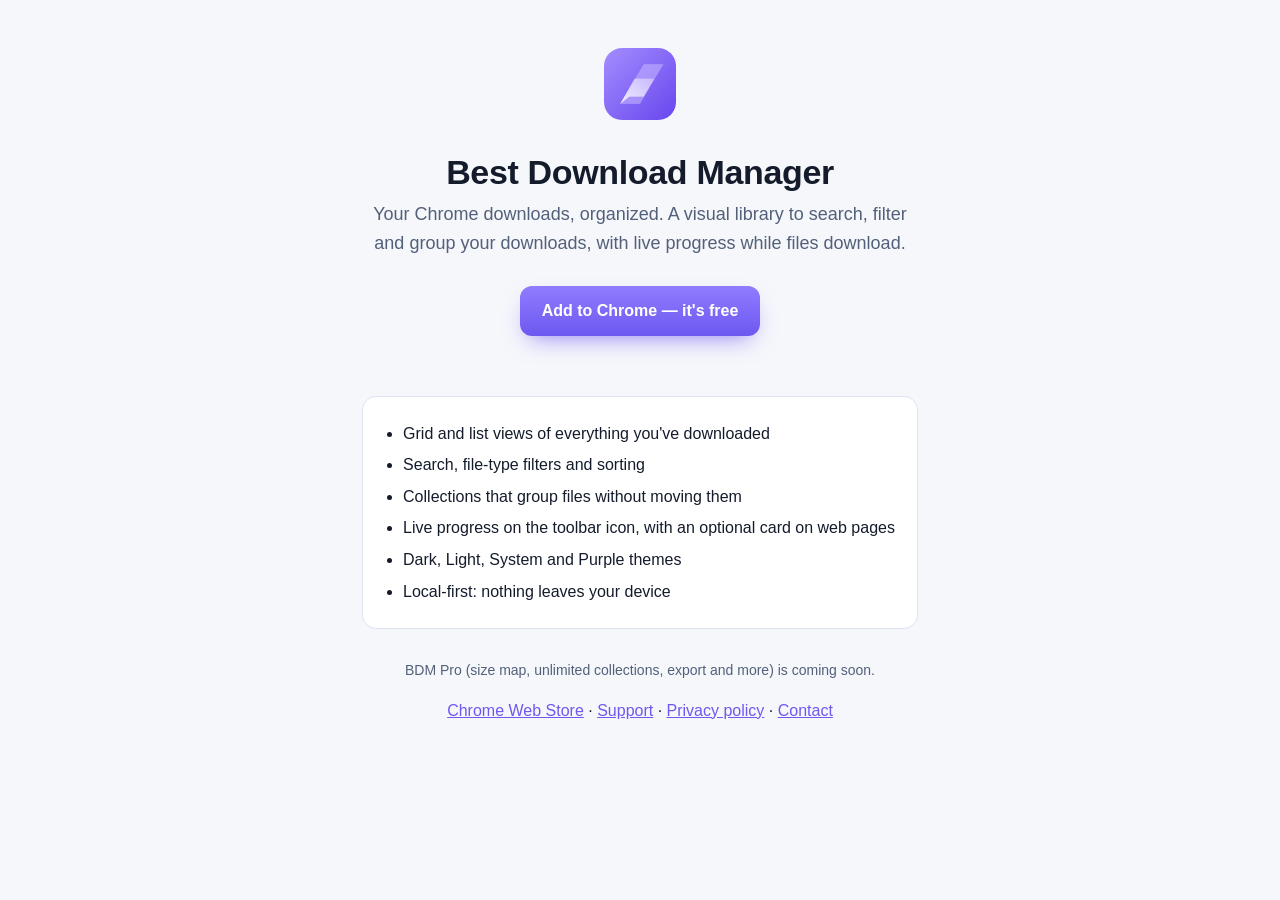
==== index.html @ 51d5e73c "Add SEO basics: meta tags, social previews, structured data, sitemap, 404 - Canonical URLs, titles a" ====
<!doctype html>
<html lang="en">
  <head>
    <meta charset="utf-8" />
    <meta name="viewport" content="width=device-width, initial-scale=1" />
    <title>Best Download Manager – Organize &amp; Search Your Chrome Downloads</title>
    <meta name="description" content="Free Chrome extension that turns your downloads into a visual library. Search, filter, group into collections and track live progress. Private." />
    <link rel="canonical" href="https://vescart.github.io/best-download-manager/" />
    <meta name="theme-color" content="#141235" />
    <link rel="icon" href="icon-128.png" />
    <link rel="apple-touch-icon" href="icon-128.png" />
    <meta property="og:type" content="website" />
    <meta property="og:site_name" content="Best Download Manager" />
    <meta property="og:title" content="Best Download Manager – Organize &amp; Search Your Chrome Downloads" />
    <meta property="og:description" content="Free Chrome extension that turns your downloads into a visual library. Search, filter, group into collections and track live progress. Private." />
    <meta property="og:url" content="https://vescart.github.io/best-download-manager/" />
    <meta property="og:image" content="https://vescart.github.io/best-download-manager/og-image.png" />
    <meta property="og:image:width" content="1200" />
    <meta property="og:image:height" content="630" />
    <meta property="og:image:alt" content="Best Download Manager showing Chrome downloads in a visual grid" />
    <meta name="twitter:card" content="summary_large_image" />
    <meta name="twitter:title" content="Best Download Manager – Organize &amp; Search Your Chrome Downloads" />
    <meta name="twitter:description" content="Free Chrome extension that turns your downloads into a visual library. Search, filter, group into collections and track live progress. Private." />
    <meta name="twitter:image" content="https://vescart.github.io/best-download-manager/og-image.png" />
    <script type="application/ld+json">
{
  "@context": "https://schema.org",
  "@type": "SoftwareApplication",
  "name": "Best Download Manager",
  "alternateName": "BDM",
  "description": "Free Chrome extension that turns your downloads into a visual library. Search, filter, group into collections and track live progress. Private.",
  "applicationCategory": "BrowserApplication",
  "applicationSubCategory": "Download manager",
  "operatingSystem": "Chrome",
  "browserRequirements": "Requires Google Chrome 127 or later",
  "url": "https://vescart.github.io/best-download-manager/",
  "downloadUrl": "https://chromewebstore.google.com/detail/ilhanahgdklnamhmbmidbmdobkoedjba",
  "installUrl": "https://chromewebstore.google.com/detail/ilhanahgdklnamhmbmidbmdobkoedjba",
  "image": "https://vescart.github.io/best-download-manager/og-image.png",
  "screenshot": "https://vescart.github.io/best-download-manager/og-image.png",
  "softwareVersion": "1.0.0",
  "offers": {
    "@type": "Offer",
    "price": "0",
    "priceCurrency": "USD"
  },
  "publisher": {
    "@type": "Organization",
    "name": "vescart",
    "email": "vescart.com@gmail.com"
  }
}
    </script>
    <link rel="stylesheet" href="style.css" />
  </head>
  <body>
    <main class="page center">
      <img src="icon-128.png" alt="" width="72" height="72" />
      <h1>Best Download Manager</h1>
      <p class="lead">Your Chrome downloads, organized. A visual library to search, filter and group your downloads, with live progress while files download.</p>
      <p><a class="cta" href="https://chromewebstore.google.com/detail/ilhanahgdklnamhmbmidbmdobkoedjba" target="_blank" rel="noopener">Add to Chrome — it's free</a></p>
      <ul class="features">
        <li>Grid and list views of everything you've downloaded</li>
        <li>Search, file-type filters and sorting</li>
        <li>Collections that group files without moving them</li>
        <li>Live progress on the toolbar icon, with an optional card on web pages</li>
        <li>Dark, Light, System and Purple themes</li>
        <li>Local-first: nothing leaves your device</li>
      </ul>
      <p class="muted">BDM Pro (size map, unlimited collections, export and more) is coming soon.</p>
      <p><a href="https://chromewebstore.google.com/detail/ilhanahgdklnamhmbmidbmdobkoedjba" target="_blank" rel="noopener">Chrome Web Store</a> · <a href="support.html">Support</a> · <a href="privacy.html">Privacy policy</a> · <a href="mailto:vescart.com@gmail.com">Contact</a></p>
    </main>
  </body>
</html>
---- style.css ----
:root {
  --bg: #f6f7fb;
  --card: #ffffff;
  --fg: #141c2c;
  --fg2: #52607a;
  --line: #dde3ee;
  --accent: #6d58f0;
  --soft: #eeebff;
  color-scheme: light;
}
@media (prefers-color-scheme: dark) {
  :root {
    --bg: #0b121c;
    --card: #131c28;
    --fg: #eef2fa;
    --fg2: #a0aec6;
    --line: #253246;
    --accent: #a090ff;
    --soft: #231f52;
    color-scheme: dark;
  }
}
* { box-sizing: border-box; }
body {
  margin: 0;
  background: var(--bg);
  color: var(--fg);
  font: 16px/1.6 ui-sans-serif, -apple-system, "Segoe UI", Roboto, sans-serif;
}
.page { max-width: 760px; margin: 0 auto; padding: 48px 16px 72px; }
.center { text-align: center; }
.brand { display: inline-flex; align-items: center; gap: 10px; font-weight: 600; color: var(--fg); text-decoration: none; }
.brand img { border-radius: 8px; }
h1 { font-size: 34px; line-height: 1.2; margin: 24px 0 6px; letter-spacing: -0.01em; }
h2 { font-size: 20px; margin: 36px 0 8px; }
a { color: var(--accent); }
.muted { color: var(--fg2); font-size: 14px; }
.lead { color: var(--fg2); font-size: 18px; max-width: 560px; margin: 8px auto 24px; }
.callout { margin: 24px 0; padding: 16px 18px; background: var(--soft); border-radius: 12px; }
ul { padding-left: 20px; }
li { margin: 6px 0; }
.features { display: inline-block; text-align: left; background: var(--card); border: 1px solid var(--line); border-radius: 14px; padding: 18px 22px 18px 40px; }
table { width: 100%; border-collapse: collapse; background: var(--card); border: 1px solid var(--line); border-radius: 12px; overflow: hidden; font-size: 15px; }
th, td { text-align: left; vertical-align: top; padding: 10px 14px; border-bottom: 1px solid var(--line); }
th { color: var(--fg2); font-weight: 600; font-size: 13px; }
tr:last-child td { border-bottom: 0; }
td:first-child { white-space: nowrap; font-family: ui-monospace, SFMono-Regular, Menlo, monospace; font-size: 13px; }
@media (max-width: 560px) { td:first-child { white-space: normal; } }
details { background: var(--card); border: 1px solid var(--line); border-radius: 12px; padding: 0 16px; margin: 10px 0; }
details[open] { padding-bottom: 4px; }
summary { cursor: pointer; padding: 12px 0; font-weight: 600; }
details p { margin: 0 0 12px; color: var(--fg2); }
code { font-family: ui-monospace, SFMono-Regular, Menlo, monospace; font-size: 0.9em; background: var(--soft); padding: 1px 5px; border-radius: 5px; }
.cta { display: inline-block; margin: 4px 0 28px; padding: 12px 22px; border-radius: 12px; background: linear-gradient(#8f7cff, #6d58f0); color: #fff; font-weight: 600; text-decoration: none; box-shadow: 0 10px 24px -10px rgba(109, 88, 240, 0.8); }
.cta:hover { filter: brightness(1.08); }
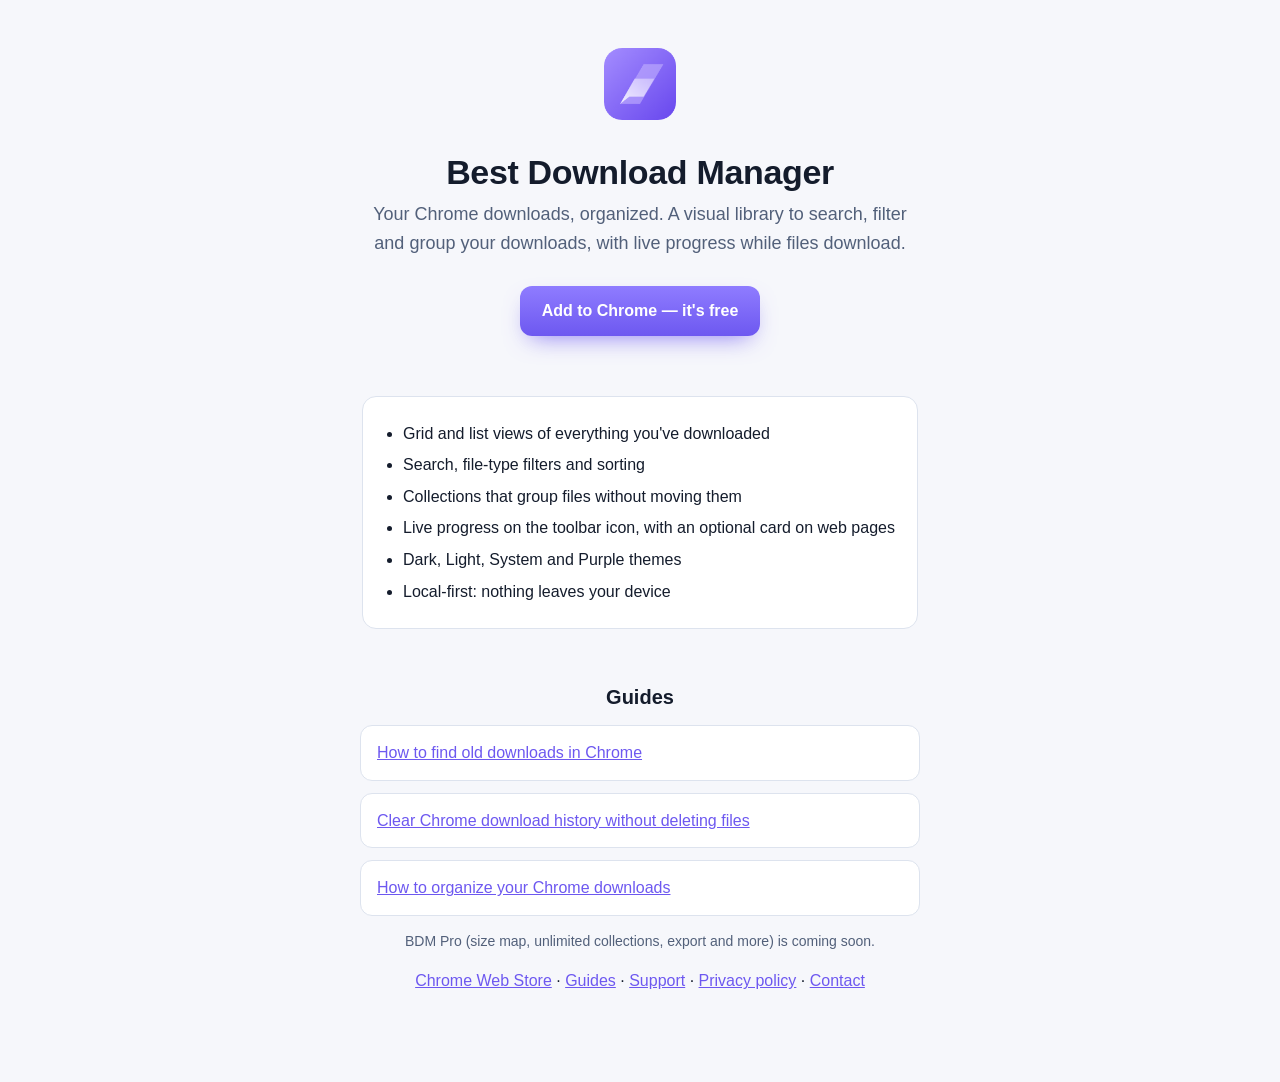
==== commit bfbc736d: "Add Chrome download guides Three how-to articles (find old downloads, clear history without deleting" ====
--- a/index.html
+++ b/index.html
@@ -5,6 +5,7 @@
     <meta name="viewport" content="width=device-width, initial-scale=1" />
     <title>Best Download Manager – Organize &amp; Search Your Chrome Downloads</title>
     <meta name="description" content="Free Chrome extension that turns your downloads into a visual library. Search, filter, group into collections and track live progress. Private." />
+    <meta name="google-site-verification" content="82uPPoGm5vBWKMjY14qIDQSdeYtFdus1mgfTsUS7VfE" />
     <link rel="canonical" href="https://vescart.github.io/best-download-manager/" />
     <meta name="theme-color" content="#141235" />
     <link rel="icon" href="icon-128.png" />
@@ -67,8 +68,14 @@
         <li>Dark, Light, System and Purple themes</li>
         <li>Local-first: nothing leaves your device</li>
       </ul>
+      <h2>Guides</h2>
+      <ul class="guide-list" style="text-align:left;max-width:560px;margin:0 auto">
+        <li><a href="guides/find-old-downloads-in-chrome.html">How to find old downloads in Chrome</a></li>
+        <li><a href="guides/clear-chrome-download-history-without-deleting-files.html">Clear Chrome download history without deleting files</a></li>
+        <li><a href="guides/organize-chrome-downloads.html">How to organize your Chrome downloads</a></li>
+      </ul>
       <p class="muted">BDM Pro (size map, unlimited collections, export and more) is coming soon.</p>
-      <p><a href="https://chromewebstore.google.com/detail/ilhanahgdklnamhmbmidbmdobkoedjba" target="_blank" rel="noopener">Chrome Web Store</a> · <a href="support.html">Support</a> · <a href="privacy.html">Privacy policy</a> · <a href="mailto:vescart.com@gmail.com">Contact</a></p>
+      <p><a href="https://chromewebstore.google.com/detail/ilhanahgdklnamhmbmidbmdobkoedjba" target="_blank" rel="noopener">Chrome Web Store</a> · <a href="guides/">Guides</a> · <a href="support.html">Support</a> · <a href="privacy.html">Privacy policy</a> · <a href="mailto:vescart.com@gmail.com">Contact</a></p>
     </main>
   </body>
 </html>
--- a/style.css
+++ b/style.css
@@ -53,3 +53,12 @@
 code { font-family: ui-monospace, SFMono-Regular, Menlo, monospace; font-size: 0.9em; background: var(--soft); padding: 1px 5px; border-radius: 5px; }
 .cta { display: inline-block; margin: 4px 0 28px; padding: 12px 22px; border-radius: 12px; background: linear-gradient(#8f7cff, #6d58f0); color: #fff; font-weight: 600; text-decoration: none; box-shadow: 0 10px 24px -10px rgba(109, 88, 240, 0.8); }
 .cta:hover { filter: brightness(1.08); }
+.article h1 { font-size: 32px; }
+.lead-left { color: var(--fg2); font-size: 18px; margin: 12px 0 8px; }
+.crumbs { margin: 20px 0 -12px; font-size: 14px; }
+kbd { font-family: inherit; font-size: 0.85em; border: 1px solid var(--line); border-bottom-width: 2px; border-radius: 6px; padding: 1px 6px; background: var(--card); }
+ol { padding-left: 22px; }
+.tryit { margin-top: 40px; }
+.tryit .cta { margin: 12px 0 0; }
+.guide-list { list-style: none; padding: 0; }
+.guide-list li { background: var(--card); border: 1px solid var(--line); border-radius: 12px; padding: 14px 16px; margin: 12px 0; }
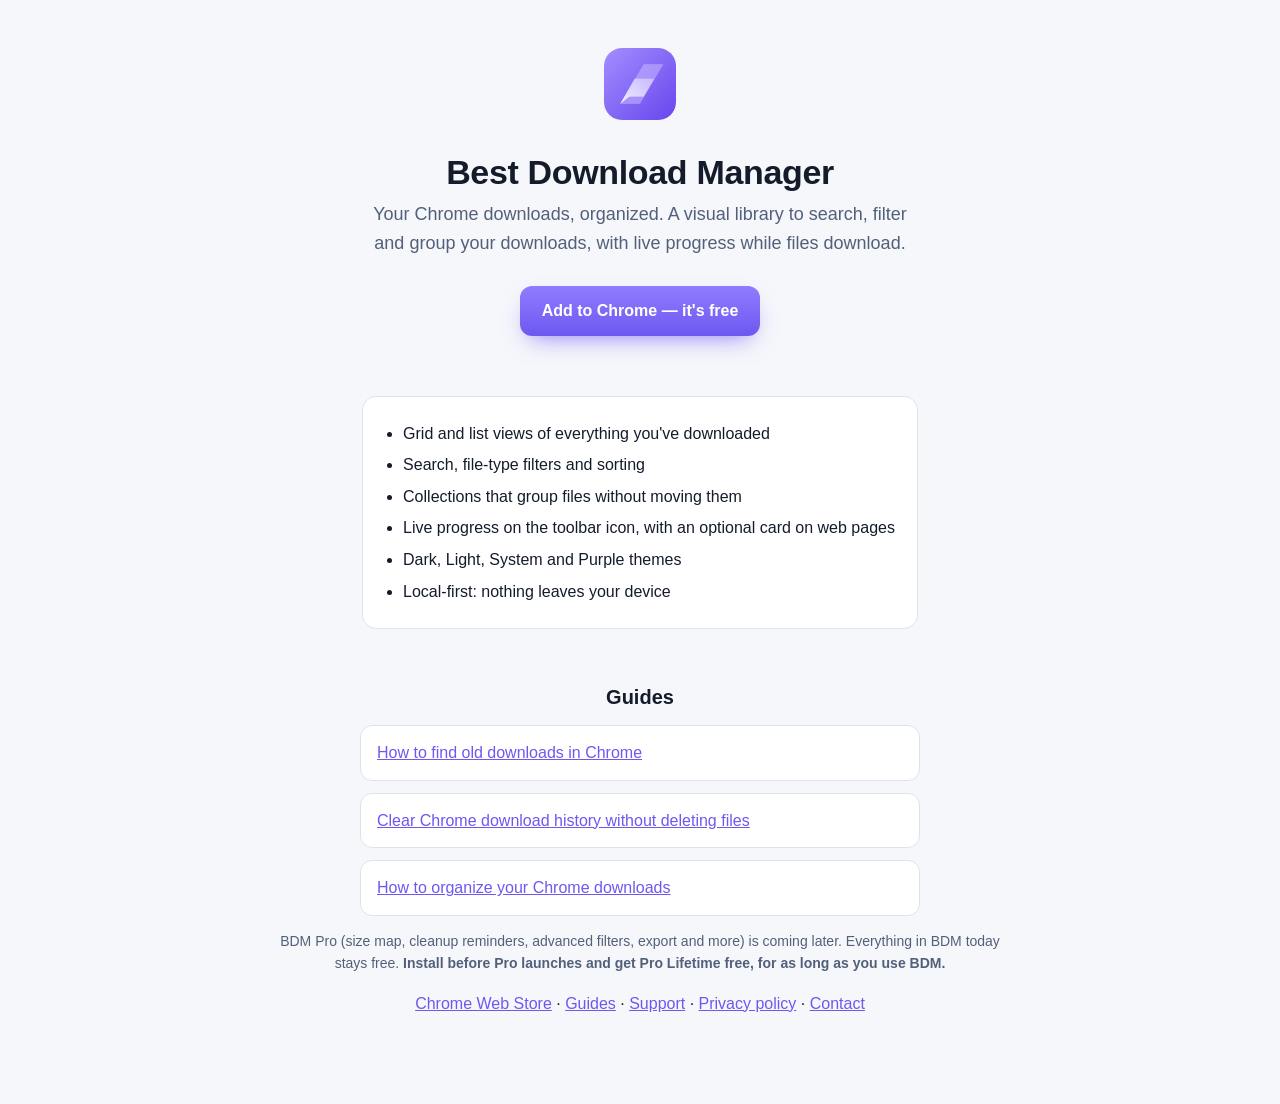
==== commit 65b73cde: "Describe planned Pro and the Early supporter offer Co-Authored-By: Claude Sonnet 5.5 <noreply@anthro" ====
--- a/index.html
+++ b/index.html
@@ -74,7 +74,7 @@
         <li><a href="guides/clear-chrome-download-history-without-deleting-files.html">Clear Chrome download history without deleting files</a></li>
         <li><a href="guides/organize-chrome-downloads.html">How to organize your Chrome downloads</a></li>
       </ul>
-      <p class="muted">BDM Pro (size map, unlimited collections, export and more) is coming soon.</p>
+      <p class="muted">BDM Pro (size map, cleanup reminders, advanced filters, export and more) is coming later. Everything in BDM today stays free. <strong>Install before Pro launches and get Pro Lifetime free, for as long as you use BDM.</strong></p>
       <p><a href="https://chromewebstore.google.com/detail/ilhanahgdklnamhmbmidbmdobkoedjba" target="_blank" rel="noopener">Chrome Web Store</a> · <a href="guides/">Guides</a> · <a href="support.html">Support</a> · <a href="privacy.html">Privacy policy</a> · <a href="mailto:vescart.com@gmail.com">Contact</a></p>
     </main>
   </body>
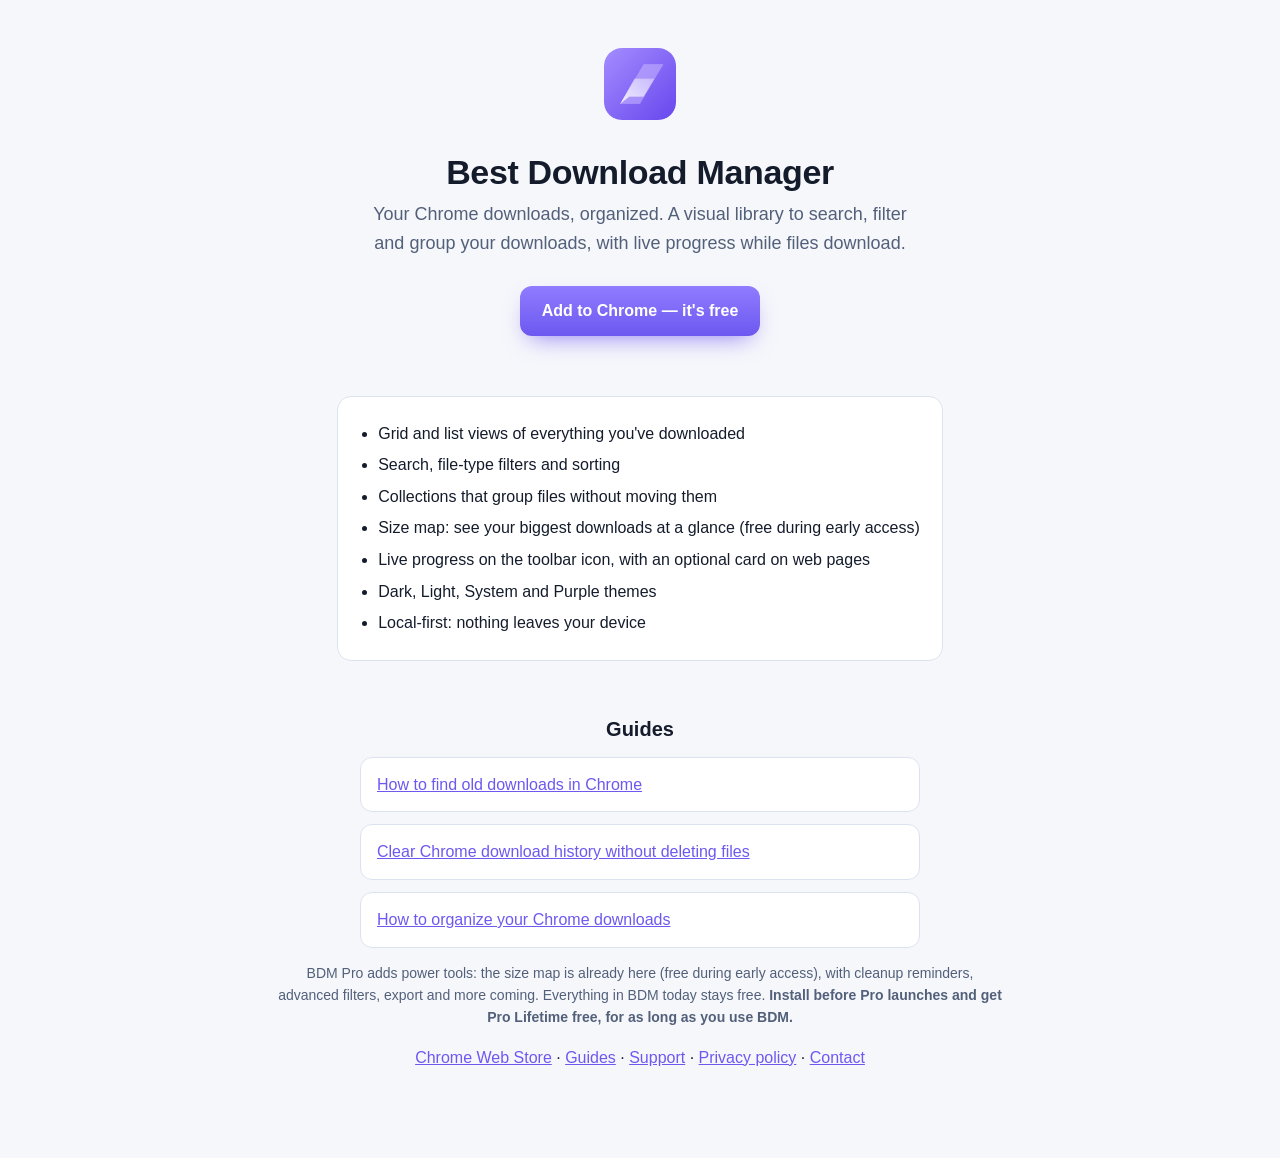
==== commit 3d6ac9e4: "Mention the size map and early access Co-Authored-By: Claude Sonnet 5.5 <noreply@anthropic.com>" ====
--- a/index.html
+++ b/index.html
@@ -64,6 +64,7 @@
         <li>Grid and list views of everything you've downloaded</li>
         <li>Search, file-type filters and sorting</li>
         <li>Collections that group files without moving them</li>
+        <li>Size map: see your biggest downloads at a glance (free during early access)</li>
         <li>Live progress on the toolbar icon, with an optional card on web pages</li>
         <li>Dark, Light, System and Purple themes</li>
         <li>Local-first: nothing leaves your device</li>
@@ -74,7 +75,7 @@
         <li><a href="guides/clear-chrome-download-history-without-deleting-files.html">Clear Chrome download history without deleting files</a></li>
         <li><a href="guides/organize-chrome-downloads.html">How to organize your Chrome downloads</a></li>
       </ul>
-      <p class="muted">BDM Pro (size map, cleanup reminders, advanced filters, export and more) is coming later. Everything in BDM today stays free. <strong>Install before Pro launches and get Pro Lifetime free, for as long as you use BDM.</strong></p>
+      <p class="muted">BDM Pro adds power tools: the size map is already here (free during early access), with cleanup reminders, advanced filters, export and more coming. Everything in BDM today stays free. <strong>Install before Pro launches and get Pro Lifetime free, for as long as you use BDM.</strong></p>
       <p><a href="https://chromewebstore.google.com/detail/ilhanahgdklnamhmbmidbmdobkoedjba" target="_blank" rel="noopener">Chrome Web Store</a> · <a href="guides/">Guides</a> · <a href="support.html">Support</a> · <a href="privacy.html">Privacy policy</a> · <a href="mailto:vescart.com@gmail.com">Contact</a></p>
     </main>
   </body>
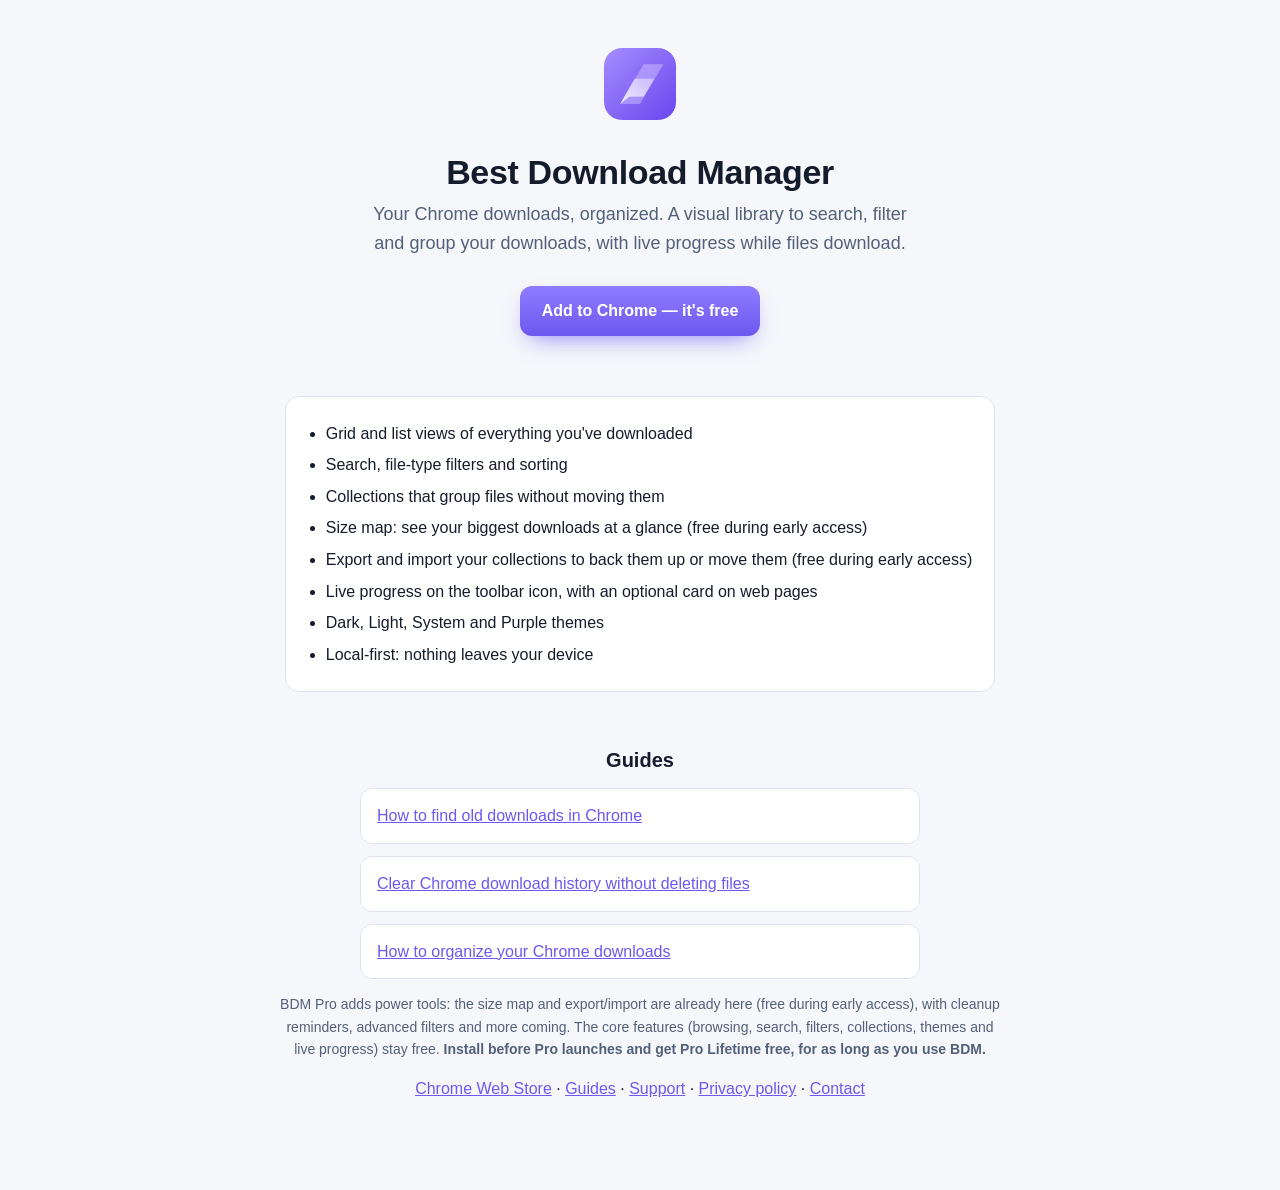
==== commit 03abd93d: "Document export/import of collections; core features stay free Co-Authored-By: Claude Sonnet 5.5 <no" ====
--- a/index.html
+++ b/index.html
@@ -65,6 +65,7 @@
         <li>Search, file-type filters and sorting</li>
         <li>Collections that group files without moving them</li>
         <li>Size map: see your biggest downloads at a glance (free during early access)</li>
+        <li>Export and import your collections to back them up or move them (free during early access)</li>
         <li>Live progress on the toolbar icon, with an optional card on web pages</li>
         <li>Dark, Light, System and Purple themes</li>
         <li>Local-first: nothing leaves your device</li>
@@ -75,7 +76,7 @@
         <li><a href="guides/clear-chrome-download-history-without-deleting-files.html">Clear Chrome download history without deleting files</a></li>
         <li><a href="guides/organize-chrome-downloads.html">How to organize your Chrome downloads</a></li>
       </ul>
-      <p class="muted">BDM Pro adds power tools: the size map is already here (free during early access), with cleanup reminders, advanced filters, export and more coming. Everything in BDM today stays free. <strong>Install before Pro launches and get Pro Lifetime free, for as long as you use BDM.</strong></p>
+      <p class="muted">BDM Pro adds power tools: the size map and export/import are already here (free during early access), with cleanup reminders, advanced filters and more coming. The core features (browsing, search, filters, collections, themes and live progress) stay free. <strong>Install before Pro launches and get Pro Lifetime free, for as long as you use BDM.</strong></p>
       <p><a href="https://chromewebstore.google.com/detail/ilhanahgdklnamhmbmidbmdobkoedjba" target="_blank" rel="noopener">Chrome Web Store</a> · <a href="guides/">Guides</a> · <a href="support.html">Support</a> · <a href="privacy.html">Privacy policy</a> · <a href="mailto:vescart.com@gmail.com">Contact</a></p>
     </main>
   </body>
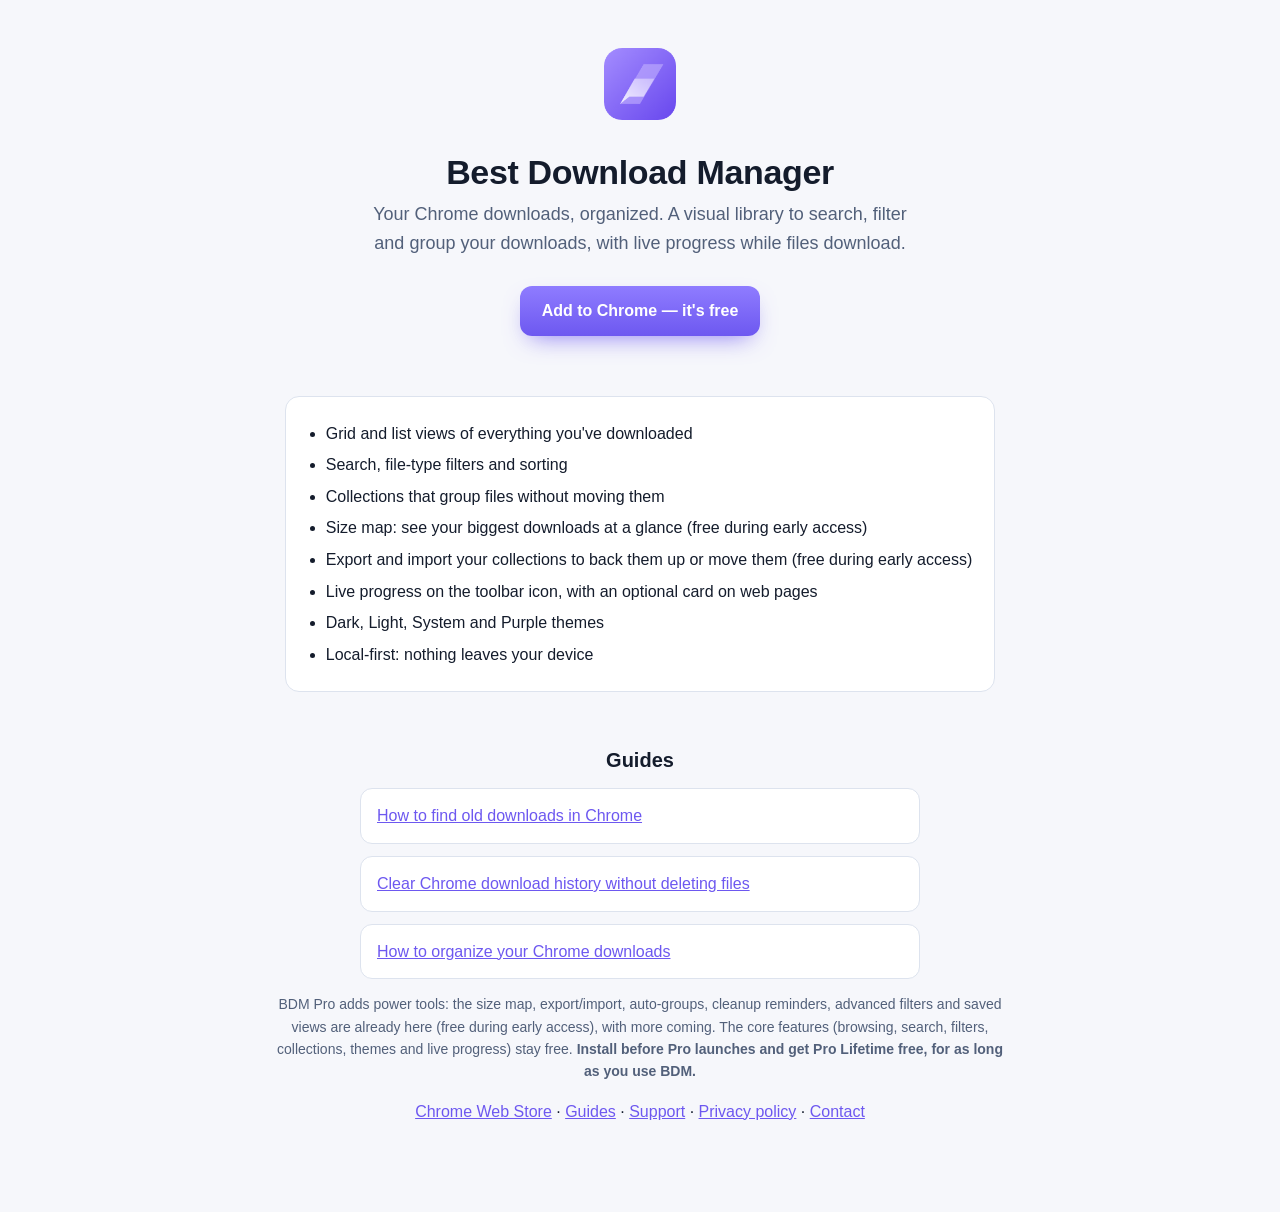
==== commit dd719937: "Site: auto-groups, cleanup, filters and saved views (BDM 1.5.0) - Privacy: what auto-groups store, d" ====
--- a/index.html
+++ b/index.html
@@ -76,7 +76,7 @@
         <li><a href="guides/clear-chrome-download-history-without-deleting-files.html">Clear Chrome download history without deleting files</a></li>
         <li><a href="guides/organize-chrome-downloads.html">How to organize your Chrome downloads</a></li>
       </ul>
-      <p class="muted">BDM Pro adds power tools: the size map and export/import are already here (free during early access), with cleanup reminders, advanced filters and more coming. The core features (browsing, search, filters, collections, themes and live progress) stay free. <strong>Install before Pro launches and get Pro Lifetime free, for as long as you use BDM.</strong></p>
+      <p class="muted">BDM Pro adds power tools: the size map, export/import, auto-groups, cleanup reminders, advanced filters and saved views are already here (free during early access), with more coming. The core features (browsing, search, filters, collections, themes and live progress) stay free. <strong>Install before Pro launches and get Pro Lifetime free, for as long as you use BDM.</strong></p>
       <p><a href="https://chromewebstore.google.com/detail/ilhanahgdklnamhmbmidbmdobkoedjba" target="_blank" rel="noopener">Chrome Web Store</a> · <a href="guides/">Guides</a> · <a href="support.html">Support</a> · <a href="privacy.html">Privacy policy</a> · <a href="mailto:vescart.com@gmail.com">Contact</a></p>
     </main>
   </body>
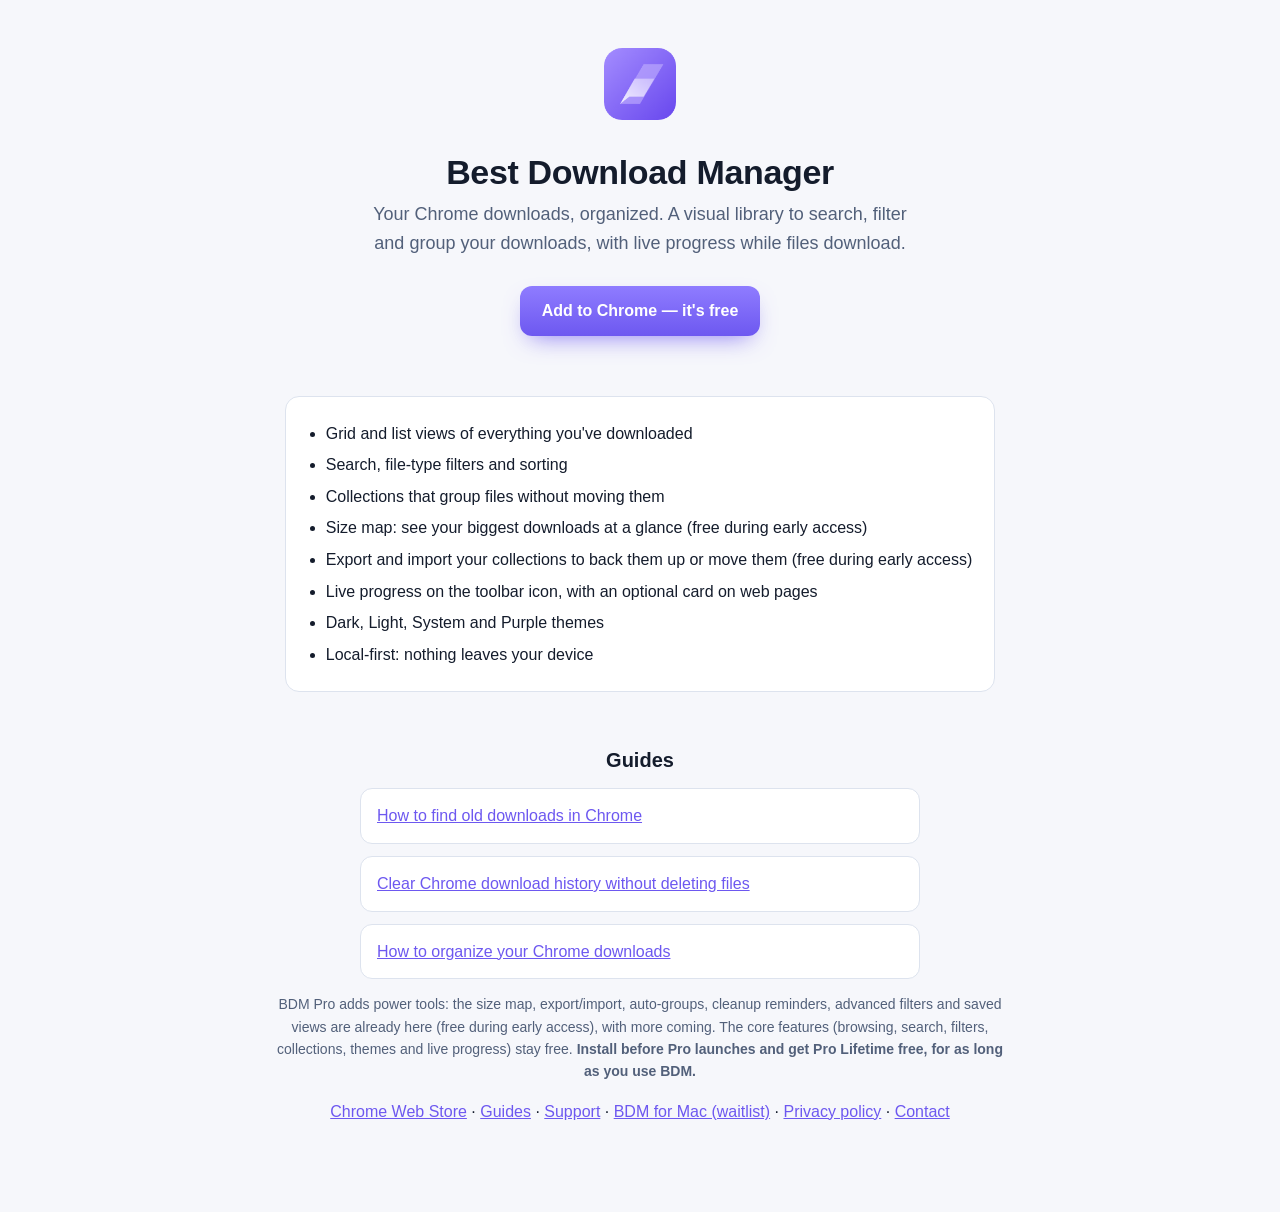
==== commit e6ecf02c: "Add BDM for Mac waitlist page - mac.html: waitlist with a join menu (Gmail, Outlook, email app, copy" ====
--- a/index.html
+++ b/index.html
@@ -77,7 +77,7 @@
         <li><a href="guides/organize-chrome-downloads.html">How to organize your Chrome downloads</a></li>
       </ul>
       <p class="muted">BDM Pro adds power tools: the size map, export/import, auto-groups, cleanup reminders, advanced filters and saved views are already here (free during early access), with more coming. The core features (browsing, search, filters, collections, themes and live progress) stay free. <strong>Install before Pro launches and get Pro Lifetime free, for as long as you use BDM.</strong></p>
-      <p><a href="https://chromewebstore.google.com/detail/ilhanahgdklnamhmbmidbmdobkoedjba" target="_blank" rel="noopener">Chrome Web Store</a> · <a href="guides/">Guides</a> · <a href="support.html">Support</a> · <a href="privacy.html">Privacy policy</a> · <a href="mailto:vescart.com@gmail.com">Contact</a></p>
+      <p><a href="https://chromewebstore.google.com/detail/ilhanahgdklnamhmbmidbmdobkoedjba" target="_blank" rel="noopener">Chrome Web Store</a> · <a href="guides/">Guides</a> · <a href="support.html">Support</a> · <a href="mac.html">BDM for Mac (waitlist)</a> · <a href="privacy.html">Privacy policy</a> · <a href="mailto:vescart.com@gmail.com">Contact</a></p>
     </main>
   </body>
 </html>
--- a/style.css
+++ b/style.css
@@ -62,3 +62,14 @@
 .tryit .cta { margin: 12px 0 0; }
 .guide-list { list-style: none; padding: 0; }
 .guide-list li { background: var(--card); border: 1px solid var(--line); border-radius: 12px; padding: 14px 16px; margin: 12px 0; }
+.linkish { background: none; border: 0; padding: 0; font: inherit; color: var(--accent); text-decoration: underline; cursor: pointer; }
+.join, .join[open] { margin: 4px 0 0; padding: 0; background: none; border: 0; }
+.join > summary.cta { list-style: none; cursor: pointer; margin: 0; padding: 12px 22px; }
+.join > summary::-webkit-details-marker { display: none; }
+.join[open] > summary { filter: brightness(1.08); }
+.join-menu { margin-top: 12px; max-width: 420px; background: var(--card); border: 1px solid var(--line); border-radius: 14px; padding: 8px; }
+.join-hint { margin: 4px 8px 8px; font-size: 14px; color: var(--fg2); }
+.join-opt { display: block; width: 100%; text-align: left; padding: 10px 12px; border-radius: 10px; color: var(--fg); text-decoration: none; background: none; border: 0; font: inherit; cursor: pointer; }
+.join-opt:hover, .join-opt:focus-visible { background: var(--soft); }
+.join-opt strong { display: block; font-size: 15px; }
+.join-opt span { display: block; font-size: 13px; color: var(--fg2); }
